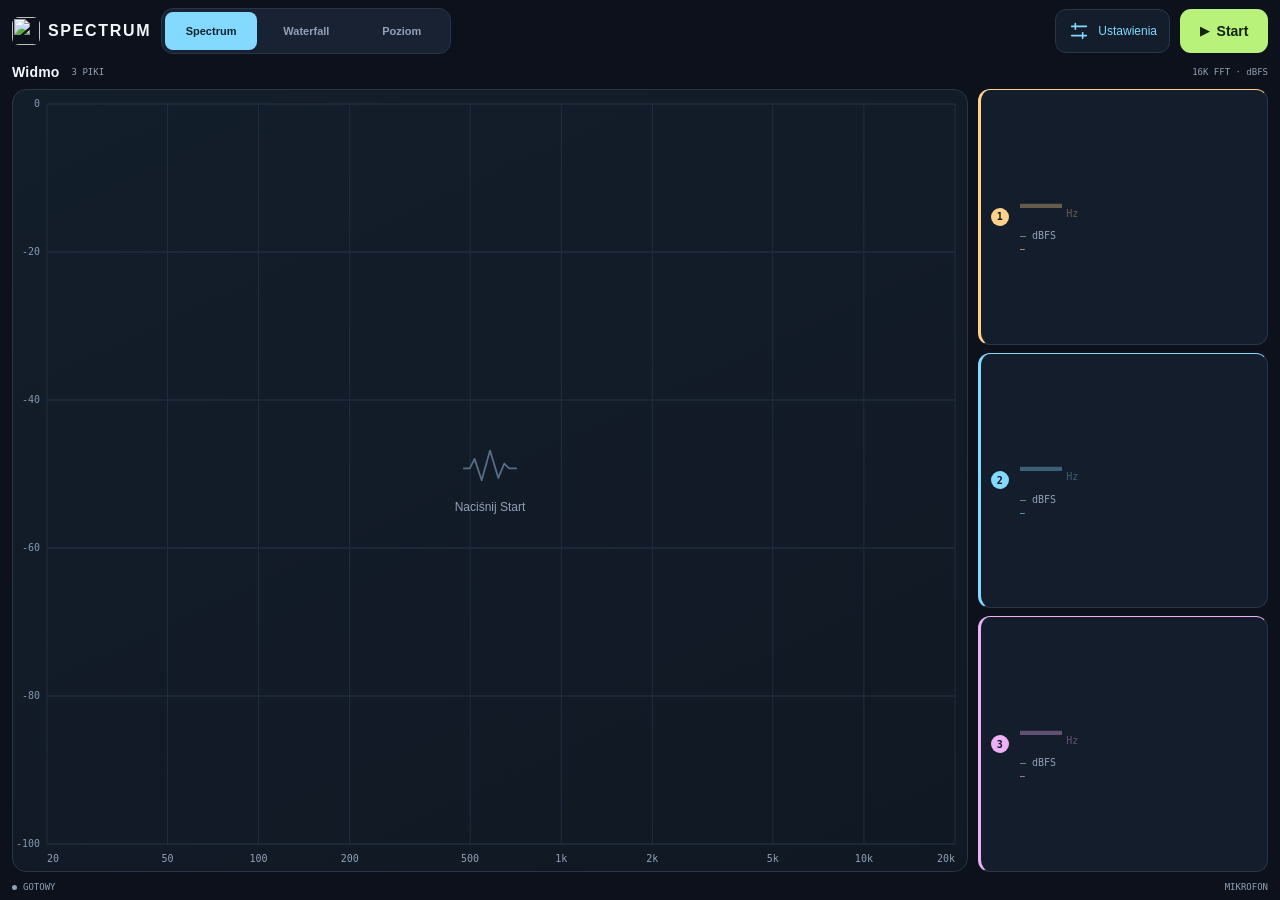
==== index.html @ 13db6e6f "Add WPA app" ====
<!doctype html>
<html lang="pl" data-version="26.10.3"><head><meta charset="utf-8"><meta name="viewport" content="width=device-width, initial-scale=1, viewport-fit=cover"><meta name="theme-color" content="#0c111b"><meta name="apple-mobile-web-app-capable" content="yes"><meta name="apple-mobile-web-app-title" content="SPECTRUM"><meta name="apple-mobile-web-app-status-bar-style" content="black-translucent"><meta name="mobile-web-app-capable" content="yes"><link rel="manifest" href="manifest.webmanifest"><link rel="apple-touch-icon" sizes="180x180" href="icons/apple-touch-icon.png"><link rel="icon" type="image/png" sizes="32x32" href="icons/favicon-32.png"><meta name="author" content="Mariusz Bak — dev@mariuszbak.eu"><meta name="description" content="Widmo, wykrywanie pików tonalnych i miernik poziomu audio."><title>SPECTRUM — analizator audio</title><link rel="stylesheet" href="style.css?v=26.10.3"><meta name="application-version" content="26.10.3"></head>
<body><div class="app">
<header class="toolbar">
<div class="brand"><img src="icons/icon-192.png" width="28" height="28" alt=""><span>SPECTRUM</span></div>
<div class="function-tabs" role="tablist" aria-label="Funkcja"><button id="spectrumTab" role="tab" aria-selected="true" aria-controls="spectrumView">Spectrum</button><button id="waterfallTab" role="tab" aria-selected="false" aria-controls="spectrumView" tabindex="-1">Waterfall</button><button id="levelTab" role="tab" aria-selected="false" aria-controls="levelView" tabindex="-1">Poziom</button></div>
<button id="settingsOpen" class="settings-button" aria-label="Ustawienia" aria-haspopup="dialog"><svg viewBox="0 0 24 24" aria-hidden="true"><path d="M4 7h16M4 17h16M8 4v6m8 4v6"/></svg><span>Ustawienia</span></button>
<button id="start" class="start-button"><span id="playIcon" aria-hidden="true">▶</span><span id="startText">Start</span></button>
</header>
<main class="workspace">
<section id="spectrumView" class="view" role="tabpanel" aria-labelledby="spectrumTab">
<div class="view-heading"><h1 id="spectrumTitle">Widmo</h1><span id="peakStatus">3 PIKI</span><span class="technical">16K FFT · dBFS</span></div>
<div class="spectrum-layout">
<div class="chart-box"><canvas id="spectrum" aria-label="Widmo od 20 Hz do 20 kHz z trzema kolorowymi pikami"></canvas><div id="empty" class="empty"><svg viewBox="0 0 48 32" aria-hidden="true"><path d="M2 18h5l4-8 6 18L24 3l7 23 5-12 4 4h6"/></svg><span>Naciśnij Start</span></div></div>
<div id="peakCards" class="peak-cards" aria-label="Trzy dominujące częstotliwości">
<article class="peak-card" id="peakCard0"><div class="peak-card-head"><span class="peak-number">1</span><span>PIK 1</span></div><div class="peak-frequency"><strong id="peakFrequency0">—</strong><span>Hz</span></div><span id="peakLevel0" class="peak-level">— dBFS</span><span id="peakState0" class="peak-state">—</span></article>
<article class="peak-card" id="peakCard1"><div class="peak-card-head"><span class="peak-number">2</span><span>PIK 2</span></div><div class="peak-frequency"><strong id="peakFrequency1">—</strong><span>Hz</span></div><span id="peakLevel1" class="peak-level">— dBFS</span><span id="peakState1" class="peak-state">—</span></article>
<article class="peak-card" id="peakCard2"><div class="peak-card-head"><span class="peak-number">3</span><span>PIK 3</span></div><div class="peak-frequency"><strong id="peakFrequency2">—</strong><span>Hz</span></div><span id="peakLevel2" class="peak-level">— dBFS</span><span id="peakState2" class="peak-state">—</span></article>
</div><div id="waterfallBox" class="waterfall-box" hidden><div class="waterfall-heading"><span>Historia <span id="waterfallInfo">0 s</span></span><span class="color-ramp" aria-hidden="true"></span><span id="waterfallScale">−100…0 dBFS</span></div><div class="waterfall-plot"><canvas id="waterfall" aria-label="Historia widma: najnowsze dane u góry, starsze poniżej"></canvas></div></div></div></section>
<section id="levelView" class="view" role="tabpanel" aria-labelledby="levelTab" hidden>
<div class="view-heading"><h1>Poziom</h1><span id="unitBadge" class="unit-badge">dBFS</span><span id="meterTypeLabel" class="technical">WSKAZÓWKA</span></div>
<div class="level-layout"><div class="meter-body"><div class="gauge"><canvas id="meter" aria-label="Wskaźnik poziomu RMS"></canvas></div><div class="main-value"><span class="reading-label">RMS</span><strong id="level">—</strong><span id="levelUnit">dBFS</span></div></div>
<div class="readings"><article class="reading-card"><span class="reading-label">PEAK · CHWILOWY</span><strong id="peak">—</strong><span class="reading-unit">dBFS</span></article><article class="reading-card"><span class="reading-label">MAX PEAK</span><strong id="max">—</strong><span class="reading-unit">dBFS</span></article><article class="reading-card"><span class="reading-label">MAX RMS</span><strong id="maxRms">—</strong><span class="reading-unit">dBFS</span></article></div></div>
</section></main>
<div class="statusbar"><span id="status">GOTOWY</span><span id="message" role="status"></span><span id="sampleRate">MIKROFON</span></div>
</div>
<dialog id="settings" aria-labelledby="settingsTitle"><div class="settings-header"><h2 id="settingsTitle">Ustawienia</h2><button id="settingsClose" aria-label="Zamknij ustawienia">✕</button></div><div class="settings-content">
<label>Jednostka poziomu<select id="units"><option value="dbfs">dBFS — sygnał cyfrowy</option><option value="spl">dB SPL — po kalibracji</option><option value="dbm">dBm — po kalibracji</option></select></label>
<div id="splSettings" class="calibration" hidden><label>Korekta dB SPL (dB)<input id="offset" type="number" inputmode="decimal" min="0" max="160" step="0.1" value="100"></label><label>Poziom referencyjny (dB SPL)<input id="splReference" type="number" inputmode="decimal" min="0" max="160" step="0.1" value="94"></label><button id="calibrateSpl" class="action">Kalibruj do bieżącego RMS</button><p id="splCalibration" role="status">Ustaw stabilny dźwięk i wpisz odczyt miernika referencyjnego.</p></div>
<div id="dbmSettings" class="calibration" hidden><label>Znany poziom odniesienia (dBm)<input id="dbmReference" type="number" inputmode="decimal" min="-200" max="100" step="0.1" value="0"></label><button id="calibrateDbm" class="action">Kalibruj do bieżącego RMS</button><p id="dbmCalibration" role="status">Brak kalibracji dBm.</p><p>dBm oznacza moc względem 1 mW. Wymaga znanego odniesienia i stałego toru wejściowego. Sam mikrofon nie mierzy mocy elektrycznej. PEAK i MAX to równoważne poziomy szczytowe.</p></div>
<label>Wskaźnik poziomu<select id="meterType"><option value="analog">Wskazówka</option><option value="bar">Bargraf</option></select></label>
<div class="spectrum-settings"><h3>Analizator widma</h3><label>Liczba wykrywanych pików<select id="peakCount"><option value="1">1 pik</option><option value="2">2 piki</option><option value="3" selected>3 piki</option></select></label><label class="range-label"><span>Poziom startowy skali <output id="floorValue" for="spectrumFloor">−100 dBFS</output></span><input id="spectrumFloor" type="range" min="-120" max="-40" step="5" value="-100"></label><p id="floorHint">Dolna granica skali; górna: 0 dBFS.</p><div class="frequency-inputs"><label>Od (Hz)<input id="frequencyFrom" type="number" inputmode="numeric" min="20" max="19990" step="1" value="20"></label><label>Do (Hz)<input id="frequencyTo" type="number" inputmode="numeric" min="30" max="20000" step="1" value="20000"></label></div><p id="rangeHint" role="status">Wykrywanie pików w wybranym paśmie.</p><button id="resetSpectrum" class="action">Przywróć pełne pasmo i skalę</button></div>
<label>Wygładzanie widma<select id="smooth"><option value="0.65">Umiarkowane</option><option value="0">Brak</option><option value="0.85">Silne</option></select></label>
<label class="switch-label"><span>Wykrywanie wzbudzeń</span><input id="feedbackEnabled" type="checkbox" checked role="switch"></label>
<p>„Wzbudzenie?” wskazuje wąski, stabilny pik, który rośnie lub długo się utrzymuje. Jest to podejrzenie — instrumenty również mogą je wywołać.</p>
<div class="settings-note">Waterfall: nowe dane u góry, bez wykrywania pików.<br>Piki: odczyt co 0,5 s · podtrzymanie 1,5 s.<br>Widmo zawsze w dBFS. dB SPL wymaga kalibracji.<br>Stop wyłącza mikrofon i zachowuje wskazania.</div>
<div id="installSection" class="pwa-install"><h3>Instalacja aplikacji</h3><button id="installPwa" class="action" hidden>Zainstaluj SPECTRUM</button><p id="installHint"></p></div><p id="offlineStatus" role="status">Przygotowywanie trybu offline…</p>
<button id="reset" class="action">Resetuj MAX PEAK i MAX RMS</button><div class="release-info">Wersja <span id="buildVersion">26.10.3</span></div><div class="author-info"><span>Autor</span><strong>Mariusz Bak</strong><a href="mailto:dev@mariuszbak.eu">dev@mariuszbak.eu</a></div>
</div></dialog>
<script type="module" src="app.js?v=26.10.3"></script><script type="module" src="pwa.js?v=26.10.3"></script></body></html>
---- style.css ----
:root{color-scheme:dark;--bg:#0c111b;--panel:#141d2b;--line:#293548;--muted:#91a1b7;--text:#f3f6fc;--green:#b9f27a;--blue:#83d9ff;--alert:#ff939f;--app-height:100dvh;font-family:-apple-system,BlinkMacSystemFont,"Segoe UI",sans-serif}
*{box-sizing:border-box}html,body{width:100%;height:100%;margin:0;overflow:hidden;overscroll-behavior:none;background:var(--bg);color:var(--text)}body{position:fixed;inset:0}button,input,select{font:inherit}button{touch-action:manipulation;cursor:pointer}button:focus-visible,select:focus-visible,input:focus-visible{outline:2px solid var(--blue);outline-offset:3px}button:disabled{opacity:.55;cursor:wait}[hidden]{display:none!important}
.app{width:100%;height:var(--app-height);max-height:100%;display:grid;grid-template-rows:auto minmax(0,1fr) auto;gap:12px;padding:max(12px,env(safe-area-inset-top)) max(14px,env(safe-area-inset-right)) max(8px,env(safe-area-inset-bottom)) max(14px,env(safe-area-inset-left));overflow:hidden}
.toolbar{display:grid;grid-template-columns:1fr auto auto;align-items:center;gap:10px;min-width:0}.brand{font-size:16px;letter-spacing:1.7px;font-weight:750;display:flex;align-items:center;gap:8px;min-width:0}.brand svg{width:23px;height:26px;stroke:var(--green);stroke-width:2;fill:none;stroke-linecap:round;flex-shrink:0}.function-tabs{grid-column:1/-1;grid-row:2;display:flex;background:#182233;border:1px solid var(--line);padding:3px;border-radius:12px;gap:4px;min-width:0}.function-tabs button{border:0;background:transparent;border-radius:8px;color:var(--muted);min-height:38px;padding:0 16px;flex:1;font-size:13px;font-weight:650}.function-tabs button[aria-selected=true]{background:var(--blue);color:#0b2230}#levelTab[aria-selected=true]{background:var(--green);color:#172b0e}
.settings-button{height:44px;min-width:44px;padding:0 12px;display:flex;align-items:center;justify-content:center;gap:8px;border:1px solid var(--line);border-radius:11px;background:var(--panel);color:var(--blue)}.settings-button svg{width:22px;height:22px;fill:none;stroke:currentColor;stroke-width:1.8;stroke-linecap:round}.settings-button span{display:none}.start-button{height:44px;min-width:88px;display:flex;align-items:center;justify-content:center;gap:8px;padding:0 15px;border:0;border-radius:11px;background:var(--green);color:#14230c;font-size:14px;font-weight:700}.start-button.running{background:var(--alert);color:#350e16}#playIcon{font-size:12px;line-height:1}
.workspace,.view,.spectrum-layout,.level-layout,.chart-box,.meter-body,.gauge{min-width:0;min-height:0}.workspace{overflow:hidden}.view{height:100%;display:grid;grid-template-rows:auto minmax(0,1fr);gap:10px}.view-heading{display:flex;align-items:center;gap:12px;min-height:20px}.view-heading h1{font-size:14px;letter-spacing:.2px;font-weight:550;margin:0}.technical{font:10px ui-monospace,monospace;color:var(--muted);margin-left:auto;white-space:nowrap}.unit-badge{font:10px ui-monospace,monospace;color:var(--green)}#peakStatus{font:9px ui-monospace,monospace;color:var(--muted);white-space:nowrap}#peakStatus.alert{color:var(--alert)}
.spectrum-layout,.level-layout{display:grid;grid-template-rows:minmax(0,1fr) auto;gap:10px}.chart-box{position:relative;border:1px solid var(--line);border-radius:14px;background:linear-gradient(155deg,#131e2b,#101823);overflow:hidden}canvas{display:block;width:100%;height:100%}.empty{position:absolute;inset:0;display:flex;flex-direction:column;gap:15px;align-items:center;justify-content:center;pointer-events:none;color:var(--muted);font-size:12px}.empty svg{width:58px;height:38px;fill:none;stroke:#576c85;stroke-width:1.5;stroke-linejoin:round;stroke-linecap:round}
.peak-cards,.readings{display:grid;grid-template-columns:repeat(var(--peak-count,3),minmax(0,1fr));gap:9px;min-width:0;min-height:0}.peak-card{--peak:#ffd18b;border:1px solid var(--line);border-top:3px solid var(--peak);border-radius:12px;padding:12px;min-width:0;min-height:0;background:var(--panel);overflow:hidden}.peak-card:nth-child(2){--peak:#83d9ff}.peak-card:nth-child(3){--peak:#eeb1f7}.peak-card-head{display:flex;gap:7px;align-items:center;color:var(--muted);font:9px ui-monospace,monospace;letter-spacing:.6px;white-space:nowrap}.peak-number{display:inline-flex;align-items:center;justify-content:center;flex-shrink:0;width:18px;height:18px;background:var(--peak);color:#101623;border-radius:50%;font:bold 10px ui-monospace,monospace}.peak-frequency{color:var(--peak);display:flex;align-items:baseline;gap:5px;margin-top:10px;min-width:0;white-space:nowrap}.peak-frequency strong{font-size:clamp(20px,5.8vw,40px);font-weight:550;font-variant-numeric:tabular-nums;letter-spacing:-.7px;line-height:1.15}.peak-frequency>span{font:10px ui-monospace,monospace}.peak-level{display:block;font:10px ui-monospace,monospace;color:var(--muted);margin-top:6px;white-space:nowrap}.peak-state{display:block;font:8px ui-monospace,monospace;color:var(--peak);margin-top:8px;min-height:10px;white-space:nowrap}.peak-card:not(.detected) .peak-frequency{opacity:.35}.peak-card.held .peak-frequency{opacity:.6}.peak-card.suspected{box-shadow:inset 0 0 0 1px var(--alert)}.peak-card.suspected .peak-state{color:var(--alert);font-weight:700}
.meter-body{display:grid;grid-template-rows:minmax(0,1fr) auto;border:1px solid var(--line);border-radius:14px;background:radial-gradient(ellipse at 50% 30%,#203127,#121b23 75%);overflow:hidden;padding:10px 12px 14px}.main-value{text-align:center;display:flex;flex-direction:column;align-items:center;gap:3px}.main-value strong{font-size:clamp(38px,11vmin,96px);font-weight:400;font-variant-numeric:tabular-nums;letter-spacing:-2px;line-height:1.05;color:var(--green)}.reading-label{font:9px ui-monospace,monospace;color:var(--muted);letter-spacing:.7px;white-space:nowrap}#levelUnit{font:11px ui-monospace,monospace;color:var(--muted)}.reading-card{display:flex;flex-direction:column;justify-content:center;gap:6px;padding:15px 10px;background:var(--panel);border:1px solid var(--line);border-radius:12px;text-align:center;min-width:0;min-height:0;overflow:hidden}.reading-card strong{font-size:clamp(23px,6vw,42px);font-weight:450;line-height:1.1;font-variant-numeric:tabular-nums;color:var(--blue);white-space:nowrap}.reading-card:nth-child(2) strong{color:#ffd18b}.reading-card:nth-child(3) strong{color:#eeb1f7}.reading-unit{font:9px ui-monospace,monospace;color:var(--muted);white-space:nowrap}
.statusbar{display:flex;align-items:center;gap:10px;font:9px ui-monospace,monospace;color:var(--muted);min-height:14px;min-width:0}#status{display:flex;align-items:center;gap:6px;white-space:nowrap}#status:before{content:"";width:5px;height:5px;border-radius:50%;background:currentColor}#status.live{color:var(--green)}#message{min-width:0;flex:1;overflow:hidden;white-space:nowrap;text-overflow:ellipsis}#message.error{color:var(--alert)}#sampleRate{white-space:nowrap;margin-left:auto}
 dialog{width:min(440px,calc(100% - 24px));max-height:calc(var(--app-height) - 24px);margin:auto;padding:0;overflow:hidden;border:1px solid #3b4e67;border-radius:18px;background:var(--bg);color:var(--text);box-shadow:0 25px 100px #0008}dialog[open]{display:flex;flex-direction:column}dialog::backdrop{background:#030813b8;backdrop-filter:blur(8px)}.settings-header{display:flex;justify-content:space-between;align-items:center;padding:13px 17px;border-bottom:1px solid var(--line);flex-shrink:0}.settings-header h2{font-size:17px;font-weight:600;margin:0}.settings-header button{width:42px;height:42px;border:0;border-radius:10px;background:var(--panel);color:var(--text);font-size:18px}.settings-content{overflow-y:auto;overscroll-behavior:contain;min-height:0;padding:20px;display:flex;flex-direction:column;gap:18px}.settings-content label{display:flex;flex-direction:column;gap:9px;font-size:12px;color:var(--muted)}select,input[type=number]{width:100%;min-width:0;border:1px solid var(--line);border-radius:9px;padding:12px;background:var(--panel);color:var(--text);font-size:16px;min-height:44px}.calibration{padding:14px;display:flex;flex-direction:column;gap:14px;border:1px solid var(--line);border-radius:12px;background:#121c28}.settings-content p,.settings-note{font-size:11px;color:var(--muted);line-height:1.65;margin:0}.settings-note{padding-top:15px;border-top:1px solid var(--line)}.action{min-height:44px;padding:10px 12px;border:1px solid #41563a;border-radius:9px;background:#202e20;color:var(--green);font-size:12px}.settings-content .switch-label{flex-direction:row;align-items:center;justify-content:space-between;gap:12px;color:var(--text)}input[type=checkbox]{appearance:none;flex-shrink:0;width:44px;height:26px;border:1px solid var(--line);border-radius:20px;background:#263245;position:relative;margin:0}input[type=checkbox]:before{content:"";position:absolute;left:4px;top:4px;width:16px;height:16px;background:#91a1b7;border-radius:50%;transition:transform .15s}input[type=checkbox]:checked{background:#334b27;border-color:#668b48}input[type=checkbox]:checked:before{background:var(--green);transform:translateX(18px)}
@media(min-width:700px){.app{padding:18px;gap:14px}.toolbar{grid-template-columns:auto minmax(160px,300px) 1fr auto;gap:16px}.function-tabs{grid-column:2;grid-row:1}.settings-button{justify-self:end}.settings-button span{display:inline;font-size:12px}.peak-frequency strong{font-size:clamp(30px,4vw,60px)}.peak-card{padding:16px}.peak-state{font-size:10px}.peak-level{font-size:12px}.peak-card-head{font-size:10px}.reading-label{font-size:11px}.technical,#peakStatus{font-size:11px}}
@media(orientation:landscape) and (min-width:540px){.app{padding:max(8px,env(safe-area-inset-top)) max(12px,env(safe-area-inset-right)) max(6px,env(safe-area-inset-bottom)) max(12px,env(safe-area-inset-left));gap:8px}.toolbar{grid-template-columns:auto minmax(148px,230px) 1fr auto;gap:10px}.function-tabs{grid-column:2;grid-row:1}.settings-button{justify-self:end}.spectrum-layout,.level-layout{grid-template-rows:minmax(0,1fr);grid-template-columns:minmax(0,1fr) clamp(158px,24vw,290px);gap:10px}.peak-cards,.readings{grid-template-columns:minmax(0,1fr);grid-template-rows:repeat(var(--peak-count,3),minmax(0,1fr));gap:8px}.peak-card{position:relative;padding:9px 10px;border-top-width:1px;border-left:3px solid var(--peak);display:flex;flex-direction:column;justify-content:center}.peak-card-head{position:absolute;left:10px;top:50%;transform:translateY(-50%)}.peak-card-head>span:last-child{display:none}.peak-frequency,.peak-level,.peak-state{margin-left:29px}.peak-frequency{margin-top:0;gap:5px}.peak-frequency strong{font-size:clamp(22px,4.7vh,42px)}.peak-level{font-size:10px;margin-top:3px}.peak-state{font-size:8px;margin-top:4px}.reading-card{padding:8px;gap:4px}.reading-card strong{font-size:clamp(23px,5.5vh,46px)}.reading-label{font-size:9px}.reading-unit{font-size:9px}.main-value strong{font-size:clamp(32px,10vh,72px)}.meter-body{padding:5px 12px 9px}.main-value{gap:1px}.main-value .reading-label{font-size:8px}.view{gap:7px}.technical,#peakStatus{font-size:9px}}
@media(orientation:landscape) and (max-height:390px){.peak-level{display:none}.peak-state{margin-top:4px}.reading-card{gap:2px}.reading-unit{font-size:8px}.toolbar .settings-button span{display:none}.toolbar .settings-button{padding:0;width:44px}.function-tabs button{min-height:34px}.settings-button,.start-button{height:40px}.technical,#peakStatus{font-size:8px}.brand{font-size:14px;letter-spacing:1px}}
@media(orientation:portrait) and (max-width:359px){.app{padding-left:10px;padding-right:10px;gap:9px}.brand{font-size:14px;letter-spacing:1px;gap:5px}.start-button{min-width:76px;padding:0 11px}.toolbar{gap:8px}.peak-card{padding:10px 7px}.peak-cards,.readings{gap:6px}.peak-frequency{gap:3px}.peak-frequency strong{font-size:20px}.peak-card-head{font-size:8px;gap:5px}.peak-state{font-size:7px}.reading-label{font-size:8px;letter-spacing:0}.technical{font-size:9px}.view-heading{gap:8px}}
@media(orientation:portrait) and (max-height:600px){.app{gap:8px;padding-top:max(8px,env(safe-area-inset-top))}.toolbar{gap:7px}.function-tabs button{min-height:34px}.view{gap:6px}.peak-card{padding-top:8px;padding-bottom:8px}.peak-frequency{margin-top:5px}.peak-state{margin-top:5px}.peak-level{margin-top:4px}.reading-card{padding:10px 7px;gap:4px}.meter-body{padding-top:5px;padding-bottom:8px}.main-value strong{font-size:38px}}
.chart-box,.gauge{position:relative}.chart-box canvas,.gauge canvas{position:absolute;inset:0}dialog[open]{position:fixed;inset:max(12px,env(safe-area-inset-top)) 0 auto;margin:0 auto;max-height:calc(var(--app-height) - max(12px,env(safe-area-inset-top)) - 12px)}
@media(orientation:landscape) and (max-height:300px){.app{gap:6px}.peak-state,.reading-unit{display:none}.peak-card{padding:5px 10px}.peak-frequency strong{font-size:20px}.reading-card{padding:3px;gap:2px}.reading-card strong{font-size:20px}.reading-label{font-size:8px}.main-value strong{font-size:28px}.meter-body{padding:3px 8px 5px}.statusbar{font-size:8px;min-height:11px}}

.brand img{width:28px;height:28px;border-radius:7px;object-fit:cover;flex-shrink:0}.pwa-install{display:flex;flex-direction:column;gap:12px;border-top:1px solid var(--line);padding-top:16px}.pwa-install h3{font-size:13px;font-weight:600;margin:0}

.author-info{display:flex;flex-direction:column;gap:7px;padding-top:16px;border-top:1px solid var(--line);font-size:12px}.author-info>span{font-size:10px;color:var(--muted)}.author-info strong{font-weight:550}.author-info a{color:var(--blue);text-decoration:none;min-height:28px;display:flex;align-items:center}

.spectrum-settings{display:flex;flex-direction:column;gap:14px;padding:15px;border:1px solid var(--line);border-radius:12px;background:#121c28}.spectrum-settings h3{font-size:13px;font-weight:600;margin:0}.range-label>span{display:flex;justify-content:space-between;align-items:center;gap:8px}.range-label output{color:var(--blue);font:12px ui-monospace,monospace}.range-label input[type=range]{width:100%;accent-color:var(--blue);min-height:28px;margin:0}.frequency-inputs{display:grid;grid-template-columns:minmax(0,1fr) minmax(0,1fr);gap:12px}

.function-tabs button{padding:0 9px;font-size:12px;min-width:0}.view.waterfall-mode .spectrum-layout{grid-template-columns:minmax(0,1fr);grid-template-rows:minmax(0,.7fr) minmax(0,1.3fr)}.waterfall-box{display:grid;grid-template-rows:auto minmax(0,1fr);min-width:0;min-height:0;overflow:hidden;border:1px solid var(--line);border-radius:14px;background:#101823}.waterfall-heading{display:flex;align-items:center;gap:10px;padding:8px 12px;color:var(--muted);font:9px ui-monospace,monospace;white-space:nowrap}.color-ramp{height:6px;max-width:160px;flex:1;margin-left:auto;border-radius:5px;background:linear-gradient(90deg,#0c111b,#251c4b,#2751ab,#30c2da,#a9ed78,#ffb861,#fff5e7)}.waterfall-plot{position:relative;min-height:0;min-width:0}.waterfall-plot canvas{position:absolute;inset:0}
@media(min-width:700px){.toolbar{grid-template-columns:auto minmax(220px,340px) 1fr auto}}@media(orientation:landscape) and (min-width:540px){.toolbar{grid-template-columns:auto minmax(190px,290px) 1fr auto}.function-tabs button{font-size:11px;padding:0 6px}.waterfall-heading{padding:5px 12px;font-size:8px}.view.waterfall-mode{gap:5px}.view.waterfall-mode .spectrum-layout{gap:6px}}

.release-info{display:flex;justify-content:space-between;align-items:center;gap:12px;color:var(--muted);font-size:11px;padding-top:16px;border-top:1px solid var(--line)}#buildVersion{font:12px ui-monospace,monospace;color:var(--blue)}
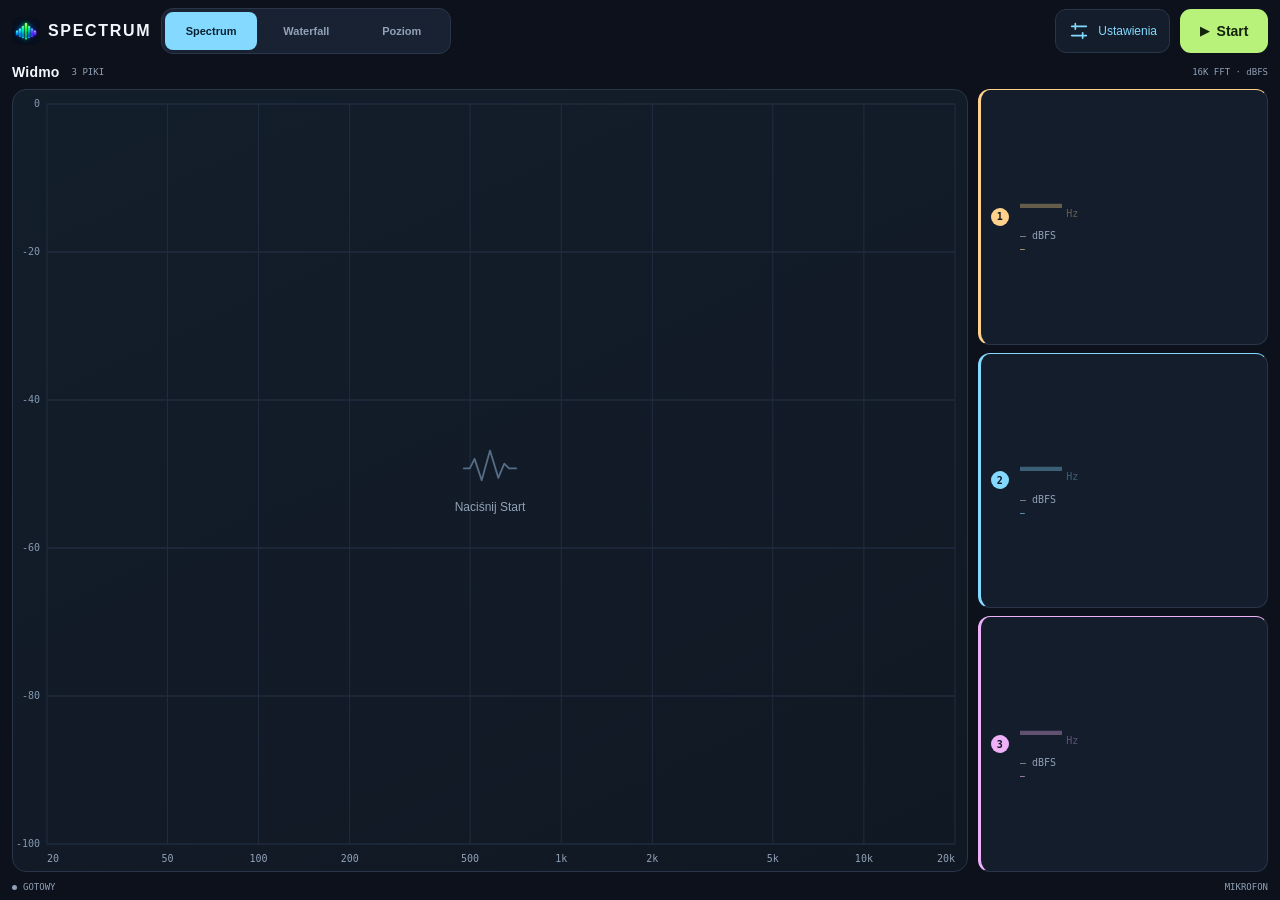
==== commit 2e4c2c88: "Add point measurment" ====
--- a/index.html
+++ b/index.html
@@ -1,5 +1,5 @@
 <!doctype html>
-<html lang="pl" data-version="26.10.3"><head><meta charset="utf-8"><meta name="viewport" content="width=device-width, initial-scale=1, viewport-fit=cover"><meta name="theme-color" content="#0c111b"><meta name="apple-mobile-web-app-capable" content="yes"><meta name="apple-mobile-web-app-title" content="SPECTRUM"><meta name="apple-mobile-web-app-status-bar-style" content="black-translucent"><meta name="mobile-web-app-capable" content="yes"><link rel="manifest" href="manifest.webmanifest"><link rel="apple-touch-icon" sizes="180x180" href="icons/apple-touch-icon.png"><link rel="icon" type="image/png" sizes="32x32" href="icons/favicon-32.png"><meta name="author" content="Mariusz Bak — dev@mariuszbak.eu"><meta name="description" content="Widmo, wykrywanie pików tonalnych i miernik poziomu audio."><title>SPECTRUM — analizator audio</title><link rel="stylesheet" href="style.css?v=26.10.3"><meta name="application-version" content="26.10.3"></head>
+<html lang="pl" data-version="26.10.4"><head><meta charset="utf-8"><meta name="viewport" content="width=device-width, initial-scale=1, viewport-fit=cover"><meta name="theme-color" content="#0c111b"><meta name="apple-mobile-web-app-capable" content="yes"><meta name="apple-mobile-web-app-title" content="SPECTRUM"><meta name="apple-mobile-web-app-status-bar-style" content="black-translucent"><meta name="mobile-web-app-capable" content="yes"><link rel="manifest" href="manifest.webmanifest"><link rel="apple-touch-icon" sizes="180x180" href="icons/apple-touch-icon.png"><link rel="icon" type="image/png" sizes="32x32" href="icons/favicon-32.png"><meta name="author" content="Mariusz Bak — dev@mariuszbak.eu"><meta name="description" content="Widmo, wykrywanie pików tonalnych i miernik poziomu audio."><title>SPECTRUM — analizator audio</title><link rel="stylesheet" href="style.css?v=26.10.4"><meta name="application-version" content="26.10.4"></head>
 <body><div class="app">
 <header class="toolbar">
 <div class="brand"><img src="icons/icon-192.png" width="28" height="28" alt=""><span>SPECTRUM</span></div>
@@ -7,7 +7,7 @@
 <button id="settingsOpen" class="settings-button" aria-label="Ustawienia" aria-haspopup="dialog"><svg viewBox="0 0 24 24" aria-hidden="true"><path d="M4 7h16M4 17h16M8 4v6m8 4v6"/></svg><span>Ustawienia</span></button>
 <button id="start" class="start-button"><span id="playIcon" aria-hidden="true">▶</span><span id="startText">Start</span></button>
 </header>
-<main class="workspace">
+<main id="workspace" class="workspace">
 <section id="spectrumView" class="view" role="tabpanel" aria-labelledby="spectrumTab">
 <div class="view-heading"><h1 id="spectrumTitle">Widmo</h1><span id="peakStatus">3 PIKI</span><span class="technical">16K FFT · dBFS</span></div>
 <div class="spectrum-layout">
@@ -21,7 +21,7 @@
 <div class="view-heading"><h1>Poziom</h1><span id="unitBadge" class="unit-badge">dBFS</span><span id="meterTypeLabel" class="technical">WSKAZÓWKA</span></div>
 <div class="level-layout"><div class="meter-body"><div class="gauge"><canvas id="meter" aria-label="Wskaźnik poziomu RMS"></canvas></div><div class="main-value"><span class="reading-label">RMS</span><strong id="level">—</strong><span id="levelUnit">dBFS</span></div></div>
 <div class="readings"><article class="reading-card"><span class="reading-label">PEAK · CHWILOWY</span><strong id="peak">—</strong><span class="reading-unit">dBFS</span></article><article class="reading-card"><span class="reading-label">MAX PEAK</span><strong id="max">—</strong><span class="reading-unit">dBFS</span></article><article class="reading-card"><span class="reading-label">MAX RMS</span><strong id="maxRms">—</strong><span class="reading-unit">dBFS</span></article></div></div>
-</section></main>
+</section><div id="frequencyProbe" class="frequency-probe" hidden><strong id="probeFrequency">—</strong><span>Hz</span></div></main>
 <div class="statusbar"><span id="status">GOTOWY</span><span id="message" role="status"></span><span id="sampleRate">MIKROFON</span></div>
 </div>
 <dialog id="settings" aria-labelledby="settingsTitle"><div class="settings-header"><h2 id="settingsTitle">Ustawienia</h2><button id="settingsClose" aria-label="Zamknij ustawienia">✕</button></div><div class="settings-content">
@@ -35,6 +35,6 @@
 <p>„Wzbudzenie?” wskazuje wąski, stabilny pik, który rośnie lub długo się utrzymuje. Jest to podejrzenie — instrumenty również mogą je wywołać.</p>
 <div class="settings-note">Waterfall: nowe dane u góry, bez wykrywania pików.<br>Piki: odczyt co 0,5 s · podtrzymanie 1,5 s.<br>Widmo zawsze w dBFS. dB SPL wymaga kalibracji.<br>Stop wyłącza mikrofon i zachowuje wskazania.</div>
 <div id="installSection" class="pwa-install"><h3>Instalacja aplikacji</h3><button id="installPwa" class="action" hidden>Zainstaluj SPECTRUM</button><p id="installHint"></p></div><p id="offlineStatus" role="status">Przygotowywanie trybu offline…</p>
-<button id="reset" class="action">Resetuj MAX PEAK i MAX RMS</button><div class="release-info">Wersja <span id="buildVersion">26.10.3</span></div><div class="author-info"><span>Autor</span><strong>Mariusz Bak</strong><a href="mailto:dev@mariuszbak.eu">dev@mariuszbak.eu</a></div>
+<button id="reset" class="action">Resetuj MAX PEAK i MAX RMS</button><div class="release-info">Wersja <span id="buildVersion">26.10.4</span></div><div class="author-info"><span>Autor</span><strong>Mariusz Bak</strong><a href="mailto:dev@mariuszbak.eu">dev@mariuszbak.eu</a></div>
 </div></dialog>
-<script type="module" src="app.js?v=26.10.3"></script><script type="module" src="pwa.js?v=26.10.3"></script></body></html>
+<script type="module" src="app.js?v=26.10.4"></script><script type="module" src="pwa.js?v=26.10.4"></script></body></html>
--- a/style.css
+++ b/style.css
@@ -27,3 +27,5 @@
 @media(min-width:700px){.toolbar{grid-template-columns:auto minmax(220px,340px) 1fr auto}}@media(orientation:landscape) and (min-width:540px){.toolbar{grid-template-columns:auto minmax(190px,290px) 1fr auto}.function-tabs button{font-size:11px;padding:0 6px}.waterfall-heading{padding:5px 12px;font-size:8px}.view.waterfall-mode{gap:5px}.view.waterfall-mode .spectrum-layout{gap:6px}}
 
 .release-info{display:flex;justify-content:space-between;align-items:center;gap:12px;color:var(--muted);font-size:11px;padding-top:16px;border-top:1px solid var(--line)}#buildVersion{font:12px ui-monospace,monospace;color:var(--blue)}
+
+.workspace{position:relative}#spectrum,#waterfall{touch-action:none;user-select:none;-webkit-user-select:none;-webkit-touch-callout:none;cursor:crosshair}.frequency-probe{position:absolute;z-index:5;width:132px;min-height:38px;padding:8px 10px;display:flex;align-items:baseline;justify-content:center;gap:6px;border:1px solid #f3f6fc;border-radius:9px;background:#101b2bf5;box-shadow:0 4px 18px #0007;color:#fff;pointer-events:none;user-select:none}.frequency-probe strong{font-size:18px;font-weight:650;font-variant-numeric:tabular-nums;line-height:1.1}.frequency-probe>span{font:11px ui-monospace,monospace;color:var(--blue)}
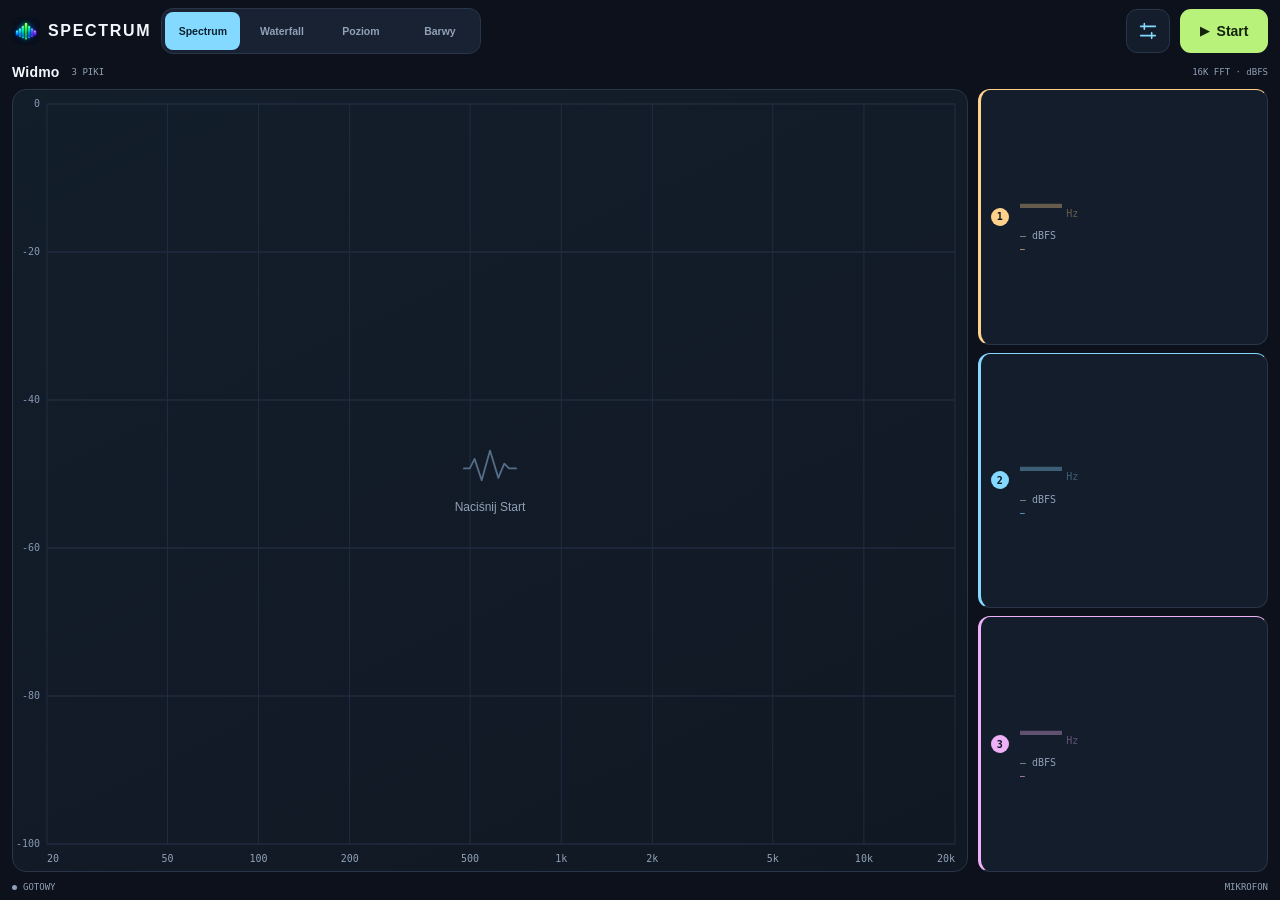
==== commit 09a4f5e3: "feat: add live frequency band tiles in the fourth "Timbre" tab" ====
--- a/index.html
+++ b/index.html
@@ -1,9 +1,9 @@
 <!doctype html>
-<html lang="pl" data-version="26.10.4"><head><meta charset="utf-8"><meta name="viewport" content="width=device-width, initial-scale=1, viewport-fit=cover"><meta name="theme-color" content="#0c111b"><meta name="apple-mobile-web-app-capable" content="yes"><meta name="apple-mobile-web-app-title" content="SPECTRUM"><meta name="apple-mobile-web-app-status-bar-style" content="black-translucent"><meta name="mobile-web-app-capable" content="yes"><link rel="manifest" href="manifest.webmanifest"><link rel="apple-touch-icon" sizes="180x180" href="icons/apple-touch-icon.png"><link rel="icon" type="image/png" sizes="32x32" href="icons/favicon-32.png"><meta name="author" content="Mariusz Bak — dev@mariuszbak.eu"><meta name="description" content="Widmo, wykrywanie pików tonalnych i miernik poziomu audio."><title>SPECTRUM — analizator audio</title><link rel="stylesheet" href="style.css?v=26.10.4"><meta name="application-version" content="26.10.4"></head>
+<html lang="pl" data-version="26.10.5"><head><meta charset="utf-8"><meta name="viewport" content="width=device-width, initial-scale=1, viewport-fit=cover"><meta name="theme-color" content="#0c111b"><meta name="apple-mobile-web-app-capable" content="yes"><meta name="apple-mobile-web-app-title" content="SPECTRUM"><meta name="apple-mobile-web-app-status-bar-style" content="black-translucent"><meta name="mobile-web-app-capable" content="yes"><link rel="manifest" href="manifest.webmanifest"><link rel="apple-touch-icon" sizes="180x180" href="icons/apple-touch-icon.png"><link rel="icon" type="image/png" sizes="32x32" href="icons/favicon-32.png"><meta name="author" content="Mariusz Bak — dev@mariuszbak.eu"><meta name="description" content="Widmo, wykrywanie pików tonalnych i miernik poziomu audio."><title>SPECTRUM — analizator audio</title><link rel="stylesheet" href="style.css?v=26.10.5"><meta name="application-version" content="26.10.5"></head>
 <body><div class="app">
 <header class="toolbar">
 <div class="brand"><img src="icons/icon-192.png" width="28" height="28" alt=""><span>SPECTRUM</span></div>
-<div class="function-tabs" role="tablist" aria-label="Funkcja"><button id="spectrumTab" role="tab" aria-selected="true" aria-controls="spectrumView">Spectrum</button><button id="waterfallTab" role="tab" aria-selected="false" aria-controls="spectrumView" tabindex="-1">Waterfall</button><button id="levelTab" role="tab" aria-selected="false" aria-controls="levelView" tabindex="-1">Poziom</button></div>
+<div class="function-tabs" role="tablist" aria-label="Funkcja"><button id="spectrumTab" role="tab" aria-selected="true" aria-controls="spectrumView">Spectrum</button><button id="waterfallTab" role="tab" aria-selected="false" aria-controls="spectrumView" tabindex="-1">Waterfall</button><button id="levelTab" role="tab" aria-selected="false" aria-controls="levelView" tabindex="-1">Poziom</button><button id="bandsTab" role="tab" aria-selected="false" aria-controls="bandsView" tabindex="-1">Barwy</button></div>
 <button id="settingsOpen" class="settings-button" aria-label="Ustawienia" aria-haspopup="dialog"><svg viewBox="0 0 24 24" aria-hidden="true"><path d="M4 7h16M4 17h16M8 4v6m8 4v6"/></svg><span>Ustawienia</span></button>
 <button id="start" class="start-button"><span id="playIcon" aria-hidden="true">▶</span><span id="startText">Start</span></button>
 </header>
@@ -21,7 +21,7 @@
 <div class="view-heading"><h1>Poziom</h1><span id="unitBadge" class="unit-badge">dBFS</span><span id="meterTypeLabel" class="technical">WSKAZÓWKA</span></div>
 <div class="level-layout"><div class="meter-body"><div class="gauge"><canvas id="meter" aria-label="Wskaźnik poziomu RMS"></canvas></div><div class="main-value"><span class="reading-label">RMS</span><strong id="level">—</strong><span id="levelUnit">dBFS</span></div></div>
 <div class="readings"><article class="reading-card"><span class="reading-label">PEAK · CHWILOWY</span><strong id="peak">—</strong><span class="reading-unit">dBFS</span></article><article class="reading-card"><span class="reading-label">MAX PEAK</span><strong id="max">—</strong><span class="reading-unit">dBFS</span></article><article class="reading-card"><span class="reading-label">MAX RMS</span><strong id="maxRms">—</strong><span class="reading-unit">dBFS</span></article></div></div>
-</section><div id="frequencyProbe" class="frequency-probe" hidden><strong id="probeFrequency">—</strong><span>Hz</span></div></main>
+</section><section id="bandsView" class="view bands-view" role="tabpanel" aria-labelledby="bandsTab" hidden><div class="view-heading"><h1>Barwy dźwięku</h1><span id="bandsStatus">0 pasm</span><span id="bandsRange" class="technical">20 Hz–20 kHz</span></div><div class="bands-grid"><article id="bandCard0" class="band-card" style="--band-hue:30;--activity:0" aria-label="20–63 Hz: Pomruk · drżenie"><strong>20–63 Hz</strong><span>Pomruk · drżenie</span><i aria-hidden="true"></i></article><article id="bandCard1" class="band-card" style="--band-hue:44;--activity:0" aria-label="80 Hz: Głęboki bas"><strong>80 Hz</strong><span>Głęboki bas</span><i aria-hidden="true"></i></article><article id="bandCard2" class="band-card" style="--band-hue:58;--activity:0" aria-label="100–125 Hz: Ciężkie MMM"><strong>100–125 Hz</strong><span>Ciężkie MMM</span><i aria-hidden="true"></i></article><article id="bandCard3" class="band-card" style="--band-hue:72;--activity:0" aria-label="160–200 Hz: Ciepłe UUU"><strong>160–200 Hz</strong><span>Ciepłe UUU</span><i aria-hidden="true"></i></article><article id="bandCard4" class="band-card" style="--band-hue:86;--activity:0" aria-label="250–315 Hz: Głuche UUU"><strong>250–315 Hz</strong><span>Głuche UUU</span><i aria-hidden="true"></i></article><article id="bandCard5" class="band-card" style="--band-hue:99;--activity:0" aria-label="400–500 Hz: Pudełkowe OOO"><strong>400–500 Hz</strong><span>Pudełkowe OOO</span><i aria-hidden="true"></i></article><article id="bandCard6" class="band-card" style="--band-hue:113;--activity:0" aria-label="630–800 Hz: Gardłowe AAA"><strong>630–800 Hz</strong><span>Gardłowe AAA</span><i aria-hidden="true"></i></article><article id="bandCard7" class="band-card" style="--band-hue:127;--activity:0" aria-label="1 kHz: Nosowe AAA"><strong>1 kHz</strong><span>Nosowe AAA</span><i aria-hidden="true"></i></article><article id="bandCard8" class="band-card" style="--band-hue:141;--activity:0" aria-label="1,25 kHz: Twarde AAA"><strong>1,25 kHz</strong><span>Twarde AAA</span><i aria-hidden="true"></i></article><article id="bandCard9" class="band-card" style="--band-hue:155;--activity:0" aria-label="1,6 kHz: Jasne EEE"><strong>1,6 kHz</strong><span>Jasne EEE</span><i aria-hidden="true"></i></article><article id="bandCard10" class="band-card" style="--band-hue:169;--activity:0" aria-label="2 kHz: Przenikliwe EEE"><strong>2 kHz</strong><span>Przenikliwe EEE</span><i aria-hidden="true"></i></article><article id="bandCard11" class="band-card" style="--band-hue:183;--activity:0" aria-label="2,5 kHz: Ostre EEE–III"><strong>2,5 kHz</strong><span>Ostre EEE–III</span><i aria-hidden="true"></i></article><article id="bandCard12" class="band-card" style="--band-hue:197;--activity:0" aria-label="3,15 kHz: Cienkie III"><strong>3,15 kHz</strong><span>Cienkie III</span><i aria-hidden="true"></i></article><article id="bandCard13" class="band-card" style="--band-hue:211;--activity:0" aria-label="4 kHz: Szorstkie ŚŚŚ"><strong>4 kHz</strong><span>Szorstkie ŚŚŚ</span><i aria-hidden="true"></i></article><article id="bandCard14" class="band-card" style="--band-hue:224;--activity:0" aria-label="5 kHz: Szeleszczące SZ"><strong>5 kHz</strong><span>Szeleszczące SZ</span><i aria-hidden="true"></i></article><article id="bandCard15" class="band-card" style="--band-hue:238;--activity:0" aria-label="6,3 kHz: Syczące SSS"><strong>6,3 kHz</strong><span>Syczące SSS</span><i aria-hidden="true"></i></article><article id="bandCard16" class="band-card" style="--band-hue:252;--activity:0" aria-label="8 kHz: Ostre SSS"><strong>8 kHz</strong><span>Ostre SSS</span><i aria-hidden="true"></i></article><article id="bandCard17" class="band-card" style="--band-hue:266;--activity:0" aria-label="10 kHz: Powietrzny syk"><strong>10 kHz</strong><span>Powietrzny syk</span><i aria-hidden="true"></i></article><article id="bandCard18" class="band-card" style="--band-hue:280;--activity:0" aria-label="12,5–20 kHz: Powietrze · szelest"><strong>12,5–20 kHz</strong><span>Powietrze · szelest</span><i aria-hidden="true"></i></article></div><p class="bands-note">Jasność = aktywność pasma. Opisy głosek są orientacyjne.</p></section><div id="frequencyProbe" class="frequency-probe" hidden><strong id="probeFrequency">—</strong><span>Hz</span></div></main>
 <div class="statusbar"><span id="status">GOTOWY</span><span id="message" role="status"></span><span id="sampleRate">MIKROFON</span></div>
 </div>
 <dialog id="settings" aria-labelledby="settingsTitle"><div class="settings-header"><h2 id="settingsTitle">Ustawienia</h2><button id="settingsClose" aria-label="Zamknij ustawienia">✕</button></div><div class="settings-content">
@@ -33,8 +33,8 @@
 <label>Wygładzanie widma<select id="smooth"><option value="0.65">Umiarkowane</option><option value="0">Brak</option><option value="0.85">Silne</option></select></label>
 <label class="switch-label"><span>Wykrywanie wzbudzeń</span><input id="feedbackEnabled" type="checkbox" checked role="switch"></label>
 <p>„Wzbudzenie?” wskazuje wąski, stabilny pik, który rośnie lub długo się utrzymuje. Jest to podejrzenie — instrumenty również mogą je wywołać.</p>
-<div class="settings-note">Waterfall: nowe dane u góry, bez wykrywania pików.<br>Piki: odczyt co 0,5 s · podtrzymanie 1,5 s.<br>Widmo zawsze w dBFS. dB SPL wymaga kalibracji.<br>Stop wyłącza mikrofon i zachowuje wskazania.</div>
+<div class="settings-note">Barwy: kafelki pasm świecą zależnie od aktywności.<br>Waterfall: nowe dane u góry, bez wykrywania pików.<br>Piki: odczyt co 0,5 s · podtrzymanie 1,5 s.<br>Widmo zawsze w dBFS. dB SPL wymaga kalibracji.<br>Stop wyłącza mikrofon i zachowuje wskazania.</div>
 <div id="installSection" class="pwa-install"><h3>Instalacja aplikacji</h3><button id="installPwa" class="action" hidden>Zainstaluj SPECTRUM</button><p id="installHint"></p></div><p id="offlineStatus" role="status">Przygotowywanie trybu offline…</p>
-<button id="reset" class="action">Resetuj MAX PEAK i MAX RMS</button><div class="release-info">Wersja <span id="buildVersion">26.10.4</span></div><div class="author-info"><span>Autor</span><strong>Mariusz Bak</strong><a href="mailto:dev@mariuszbak.eu">dev@mariuszbak.eu</a></div>
+<button id="reset" class="action">Resetuj MAX PEAK i MAX RMS</button><div class="release-info">Wersja <span id="buildVersion">26.10.5</span></div><div class="author-info"><span>Autor</span><strong>Mariusz Bak</strong><a href="mailto:dev@mariuszbak.eu">dev@mariuszbak.eu</a></div>
 </div></dialog>
-<script type="module" src="app.js?v=26.10.4"></script><script type="module" src="pwa.js?v=26.10.4"></script></body></html>
+<script type="module" src="app.js?v=26.10.5"></script><script type="module" src="pwa.js?v=26.10.5"></script></body></html>
--- a/style.css
+++ b/style.css
@@ -29,3 +29,10 @@
 .release-info{display:flex;justify-content:space-between;align-items:center;gap:12px;color:var(--muted);font-size:11px;padding-top:16px;border-top:1px solid var(--line)}#buildVersion{font:12px ui-monospace,monospace;color:var(--blue)}
 
 .workspace{position:relative}#spectrum,#waterfall{touch-action:none;user-select:none;-webkit-user-select:none;-webkit-touch-callout:none;cursor:crosshair}.frequency-probe{position:absolute;z-index:5;width:132px;min-height:38px;padding:8px 10px;display:flex;align-items:baseline;justify-content:center;gap:6px;border:1px solid #f3f6fc;border-radius:9px;background:#101b2bf5;box-shadow:0 4px 18px #0007;color:#fff;pointer-events:none;user-select:none}.frequency-probe strong{font-size:18px;font-weight:650;font-variant-numeric:tabular-nums;line-height:1.1}.frequency-probe>span{font:11px ui-monospace,monospace;color:var(--blue)}
+
+#bandsTab[aria-selected=true]{background:#eeb1f7;color:#281230}.bands-view{grid-template-rows:auto minmax(0,1fr) auto;gap:8px}.bands-grid{min-height:0;min-width:0;display:grid;grid-template-columns:repeat(3,minmax(0,1fr));grid-template-rows:repeat(7,minmax(0,1fr));gap:7px;padding:2px}.band-card{--activity:0;--band-hue:180;position:relative;display:flex;flex-direction:column;justify-content:center;gap:5px;min-height:0;min-width:0;padding:9px 8px;border-radius:10px;border:1px solid hsl(var(--band-hue) 70% 65% / calc(.17 + var(--activity)*.75));background:hsl(var(--band-hue) 75% 52% / calc(.025 + var(--activity)*.3));box-shadow:inset 0 0 calc(var(--activity)*18px) hsl(var(--band-hue) 90% 65% / calc(var(--activity)*.2));overflow:hidden;transition:background .12s,border-color .12s,box-shadow .12s}.band-card strong{color:hsl(var(--band-hue) 90% 78%);font-size:clamp(12px,3.4vw,18px);font-weight:650;line-height:1.1;white-space:nowrap;font-variant-numeric:tabular-nums}.band-card>span{color:#9ba9bd;font-size:clamp(9px,2.7vw,12px);line-height:1.2;white-space:nowrap;letter-spacing:-.15px}.band-card.lit>span{color:#f3f6fc}.band-card.lit strong{color:hsl(var(--band-hue) 100% 87%)}.band-card i{position:absolute;left:0;bottom:0;height:3px;width:calc(var(--activity)*100%);background:hsl(var(--band-hue) 90% 70%);box-shadow:0 0 8px hsl(var(--band-hue) 90% 70% / .65)}.band-card.out-of-band{opacity:.3}.bands-note{font-size:9px;color:var(--muted);line-height:1.3;margin:0}.bands-view #bandsStatus{font:9px ui-monospace,monospace;color:var(--muted);white-space:nowrap}
+@media(min-width:700px){.toolbar{grid-template-columns:auto minmax(260px,380px) 1fr auto}.bands-grid{grid-template-columns:repeat(4,minmax(0,1fr));grid-template-rows:repeat(5,minmax(0,1fr))}.band-card{padding:12px}.band-card strong{font-size:clamp(14px,2vw,24px)}.band-card>span{font-size:clamp(11px,1.4vw,16px)}}
+@media(orientation:landscape) and (min-width:540px){.toolbar{grid-template-columns:auto minmax(210px,320px) 1fr auto}.function-tabs button{font-size:10.5px;padding:0 4px}.bands-grid{grid-template-columns:repeat(5,minmax(0,1fr));grid-template-rows:repeat(4,minmax(0,1fr));gap:6px}.band-card{padding:5px 8px;gap:3px}.band-card strong{font-size:clamp(11px,3.5vh,20px)}.band-card>span{font-size:clamp(9px,2.7vh,13px)}.bands-note{font-size:8px}.bands-view{gap:5px}}
+@media(orientation:landscape) and (max-width:740px){.brand{font-size:12px;letter-spacing:.8px;gap:5px}.brand img{width:24px;height:24px}.toolbar{gap:8px}.start-button{min-width:80px;padding:0 10px}.settings-button{width:40px;min-width:40px;padding:0}.settings-button span{display:none}}
+@media(orientation:portrait) and (max-height:600px){.bands-grid{gap:5px}.band-card{padding:4px 6px;gap:3px}.band-card strong{font-size:11px}.band-card>span{font-size:9px}.bands-note{font-size:8px}}
+@media(min-width:700px) and (max-width:900px){.settings-button span{display:none}.settings-button{width:44px;padding:0}}@media(orientation:landscape){.settings-button span{display:none}.settings-button{width:44px;min-width:44px;padding:0}}
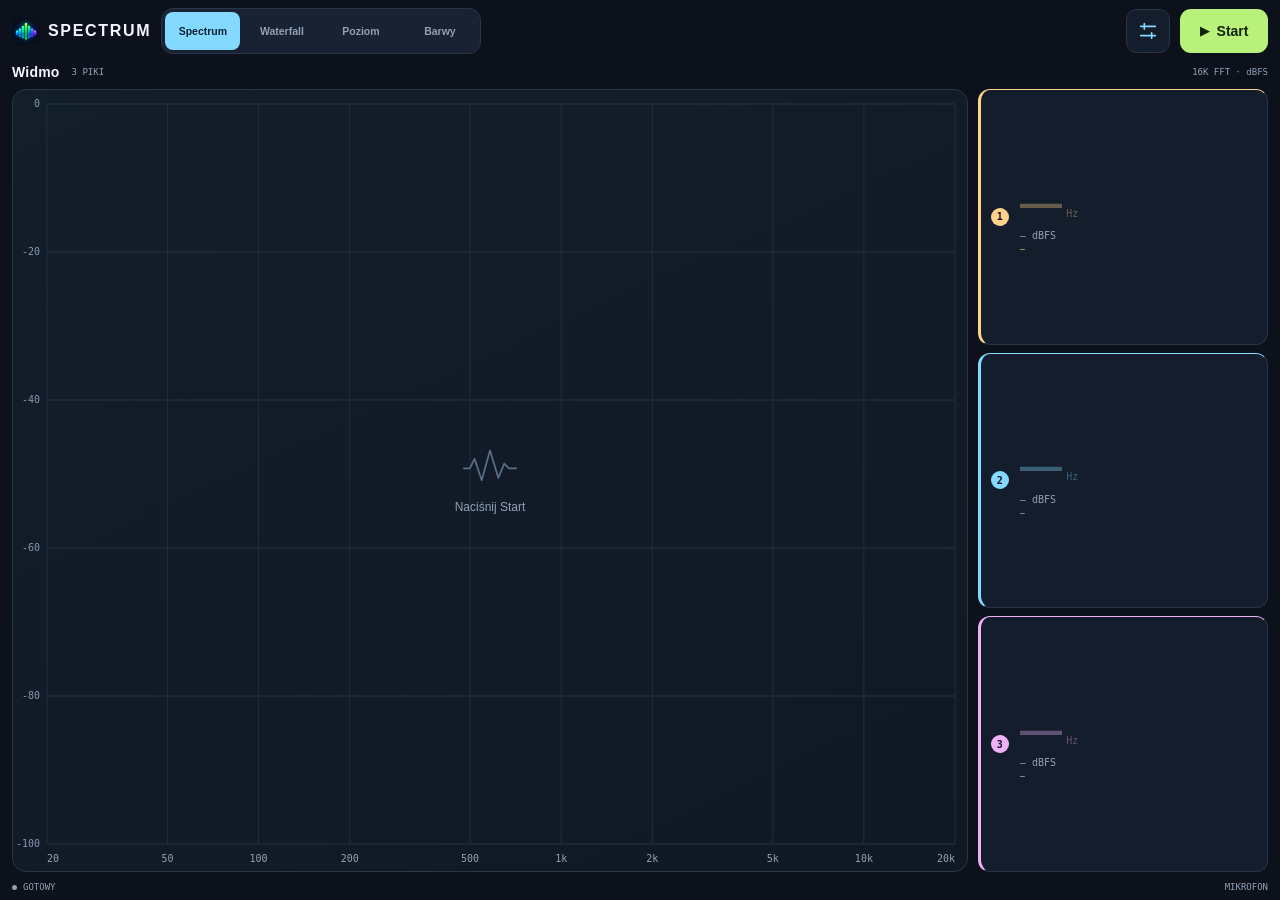
==== commit bdbcc9f1: "feat: 26.10.7 apply waterfall zoom and offset to signal levels" ====
--- a/index.html
+++ b/index.html
@@ -1,5 +1,5 @@
 <!doctype html>
-<html lang="pl" data-version="26.10.5"><head><meta charset="utf-8"><meta name="viewport" content="width=device-width, initial-scale=1, viewport-fit=cover"><meta name="theme-color" content="#0c111b"><meta name="apple-mobile-web-app-capable" content="yes"><meta name="apple-mobile-web-app-title" content="SPECTRUM"><meta name="apple-mobile-web-app-status-bar-style" content="black-translucent"><meta name="mobile-web-app-capable" content="yes"><link rel="manifest" href="manifest.webmanifest"><link rel="apple-touch-icon" sizes="180x180" href="icons/apple-touch-icon.png"><link rel="icon" type="image/png" sizes="32x32" href="icons/favicon-32.png"><meta name="author" content="Mariusz Bak — dev@mariuszbak.eu"><meta name="description" content="Widmo, wykrywanie pików tonalnych i miernik poziomu audio."><title>SPECTRUM — analizator audio</title><link rel="stylesheet" href="style.css?v=26.10.5"><meta name="application-version" content="26.10.5"></head>
+<html lang="pl" data-version="26.10.7"><head><meta charset="utf-8"><meta name="viewport" content="width=device-width, initial-scale=1, viewport-fit=cover"><meta name="theme-color" content="#0c111b"><meta name="apple-mobile-web-app-capable" content="yes"><meta name="apple-mobile-web-app-title" content="SPECTRUM"><meta name="apple-mobile-web-app-status-bar-style" content="black-translucent"><meta name="mobile-web-app-capable" content="yes"><link rel="manifest" href="manifest.webmanifest"><link rel="apple-touch-icon" sizes="180x180" href="icons/apple-touch-icon.png"><link rel="icon" type="image/png" sizes="32x32" href="icons/favicon-32.png"><meta name="author" content="Mariusz Bak — dev@mariuszbak.eu"><meta name="description" content="Widmo, wykrywanie pików tonalnych i miernik poziomu audio."><title>SPECTRUM — analizator audio</title><link rel="stylesheet" href="style.css?v=26.10.7"><meta name="application-version" content="26.10.7"></head>
 <body><div class="app">
 <header class="toolbar">
 <div class="brand"><img src="icons/icon-192.png" width="28" height="28" alt=""><span>SPECTRUM</span></div>
@@ -16,7 +16,7 @@
 <article class="peak-card" id="peakCard0"><div class="peak-card-head"><span class="peak-number">1</span><span>PIK 1</span></div><div class="peak-frequency"><strong id="peakFrequency0">—</strong><span>Hz</span></div><span id="peakLevel0" class="peak-level">— dBFS</span><span id="peakState0" class="peak-state">—</span></article>
 <article class="peak-card" id="peakCard1"><div class="peak-card-head"><span class="peak-number">2</span><span>PIK 2</span></div><div class="peak-frequency"><strong id="peakFrequency1">—</strong><span>Hz</span></div><span id="peakLevel1" class="peak-level">— dBFS</span><span id="peakState1" class="peak-state">—</span></article>
 <article class="peak-card" id="peakCard2"><div class="peak-card-head"><span class="peak-number">3</span><span>PIK 3</span></div><div class="peak-frequency"><strong id="peakFrequency2">—</strong><span>Hz</span></div><span id="peakLevel2" class="peak-level">— dBFS</span><span id="peakState2" class="peak-state">—</span></article>
-</div><div id="waterfallBox" class="waterfall-box" hidden><div class="waterfall-heading"><span>Historia <span id="waterfallInfo">0 s</span></span><span class="color-ramp" aria-hidden="true"></span><span id="waterfallScale">−100…0 dBFS</span></div><div class="waterfall-plot"><canvas id="waterfall" aria-label="Historia widma: najnowsze dane u góry, starsze poniżej"></canvas></div></div></div></section>
+</div><div id="waterfallBox" class="waterfall-box" hidden><div class="waterfall-heading"><span>Historia <span id="waterfallInfo">0 s</span></span><span class="color-ramp" aria-hidden="true"></span><span id="waterfallScale">−100…0 dBFS</span></div><div class="waterfall-plot"><canvas id="waterfall" aria-label="Historia widma: najnowsze dane u góry, starsze poniżej"></canvas></div></div><aside id="waterfallControls" class="waterfall-controls" aria-label="Regulacja wodospadu" hidden><label><span>Zoom <output id="waterfallZoomValue" for="waterfallZoom">1×</output></span><input id="waterfallZoom" type="range" min="0" max="4" step="0.05" value="0" aria-label="Zoom poziomu sygnału w dB"></label><label><span>Offset <output id="waterfallOffsetValue" for="waterfallOffset">0 dB</output></span><input id="waterfallOffset" type="range" min="-120" max="0" step="1" value="0" aria-label="Przesunięcie skali poziomu w dB"></label><label><span>Czułość <output id="waterfallGainValue" for="waterfallGain">0 dB</output></span><input id="waterfallGain" type="range" min="-24" max="24" step="1" value="0" aria-label="Czułość kolorów wodospadu" title="Zmienia kolory, bez zmiany wzmocnienia mikrofonu"></label><span id="waterfallZoomRange" class="waterfall-zoom-range">−100…0 dBFS</span><button id="waterfallReset" class="action" type="button">Reset</button></aside></div></section>
 <section id="levelView" class="view" role="tabpanel" aria-labelledby="levelTab" hidden>
 <div class="view-heading"><h1>Poziom</h1><span id="unitBadge" class="unit-badge">dBFS</span><span id="meterTypeLabel" class="technical">WSKAZÓWKA</span></div>
 <div class="level-layout"><div class="meter-body"><div class="gauge"><canvas id="meter" aria-label="Wskaźnik poziomu RMS"></canvas></div><div class="main-value"><span class="reading-label">RMS</span><strong id="level">—</strong><span id="levelUnit">dBFS</span></div></div>
@@ -35,6 +35,6 @@
 <p>„Wzbudzenie?” wskazuje wąski, stabilny pik, który rośnie lub długo się utrzymuje. Jest to podejrzenie — instrumenty również mogą je wywołać.</p>
 <div class="settings-note">Barwy: kafelki pasm świecą zależnie od aktywności.<br>Waterfall: nowe dane u góry, bez wykrywania pików.<br>Piki: odczyt co 0,5 s · podtrzymanie 1,5 s.<br>Widmo zawsze w dBFS. dB SPL wymaga kalibracji.<br>Stop wyłącza mikrofon i zachowuje wskazania.</div>
 <div id="installSection" class="pwa-install"><h3>Instalacja aplikacji</h3><button id="installPwa" class="action" hidden>Zainstaluj SPECTRUM</button><p id="installHint"></p></div><p id="offlineStatus" role="status">Przygotowywanie trybu offline…</p>
-<button id="reset" class="action">Resetuj MAX PEAK i MAX RMS</button><div class="release-info">Wersja <span id="buildVersion">26.10.5</span></div><div class="author-info"><span>Autor</span><strong>Mariusz Bak</strong><a href="mailto:dev@mariuszbak.eu">dev@mariuszbak.eu</a></div>
+<button id="reset" class="action">Resetuj MAX PEAK i MAX RMS</button><div class="release-info">Wersja <span id="buildVersion">26.10.7</span></div><div class="author-info"><span>Autor</span><strong>Mariusz Bak</strong><a href="mailto:dev@mariuszbak.eu">dev@mariuszbak.eu</a></div>
 </div></dialog>
-<script type="module" src="app.js?v=26.10.5"></script><script type="module" src="pwa.js?v=26.10.5"></script></body></html>
+<script type="module" src="app.js?v=26.10.7"></script><script type="module" src="pwa.js?v=26.10.7"></script></body></html>
--- a/style.css
+++ b/style.css
@@ -36,3 +36,7 @@
 @media(orientation:landscape) and (max-width:740px){.brand{font-size:12px;letter-spacing:.8px;gap:5px}.brand img{width:24px;height:24px}.toolbar{gap:8px}.start-button{min-width:80px;padding:0 10px}.settings-button{width:40px;min-width:40px;padding:0}.settings-button span{display:none}}
 @media(orientation:portrait) and (max-height:600px){.bands-grid{gap:5px}.band-card{padding:4px 6px;gap:3px}.band-card strong{font-size:11px}.band-card>span{font-size:9px}.bands-note{font-size:8px}}
 @media(min-width:700px) and (max-width:900px){.settings-button span{display:none}.settings-button{width:44px;padding:0}}@media(orientation:landscape){.settings-button span{display:none}.settings-button{width:44px;min-width:44px;padding:0}}
+
+.view.waterfall-mode .spectrum-layout{grid-template-rows:minmax(0,.7fr) minmax(0,1.3fr) auto}.view.waterfall-mode .chart-box{grid-column:1;grid-row:1}.view.waterfall-mode .waterfall-box{grid-column:1;grid-row:2}.waterfall-controls{grid-column:1;grid-row:3;display:grid;grid-template-columns:repeat(3,minmax(0,1fr));gap:7px 12px;align-items:center;min-width:0;min-height:0;padding:9px 11px;border:1px solid var(--line);border-radius:12px;background:var(--panel);overflow-y:auto;overscroll-behavior:contain}.waterfall-controls label{display:flex;flex-direction:column;gap:3px;min-width:0;color:var(--muted);font-size:10px}.waterfall-controls label>span{display:flex;justify-content:space-between;gap:4px;align-items:center}.waterfall-controls output{color:var(--blue);font:10px ui-monospace,monospace;white-space:nowrap}.waterfall-controls input[type=range]{width:100%;min-width:0;min-height:26px;margin:0;accent-color:var(--blue)}.waterfall-controls input:disabled{opacity:.35}.waterfall-zoom-range{grid-column:1/3;font:10px ui-monospace,monospace;color:var(--muted);line-height:1.3}.waterfall-controls button{grid-column:3;min-height:28px;padding:5px 10px;font-size:10px;color:var(--blue);border-color:var(--line);background:#17263b}
+@media(orientation:landscape) and (min-width:540px){.view.waterfall-mode .spectrum-layout{grid-template-columns:minmax(0,1fr) clamp(120px,17vw,175px);grid-template-rows:minmax(0,.7fr) minmax(0,1.3fr)}.waterfall-controls{grid-column:2;grid-row:1/3;grid-template-columns:minmax(0,1fr);grid-template-rows:auto auto auto minmax(0,1fr) auto;gap:6px;padding:9px;align-items:start}.waterfall-zoom-range{grid-column:1;align-self:end;overflow-wrap:anywhere}.waterfall-controls button{grid-column:1;width:100%;align-self:end}.waterfall-controls input[type=range]{min-height:24px}}
+@media(orientation:landscape) and (max-height:300px){.waterfall-controls{padding:5px 7px;gap:3px;grid-template-rows:auto auto auto auto}.waterfall-zoom-range{display:none}.waterfall-controls label{gap:0;font-size:9px}.waterfall-controls output{font-size:9px}.waterfall-controls input[type=range]{min-height:18px}.waterfall-controls button{min-height:24px;padding:3px 8px}}
